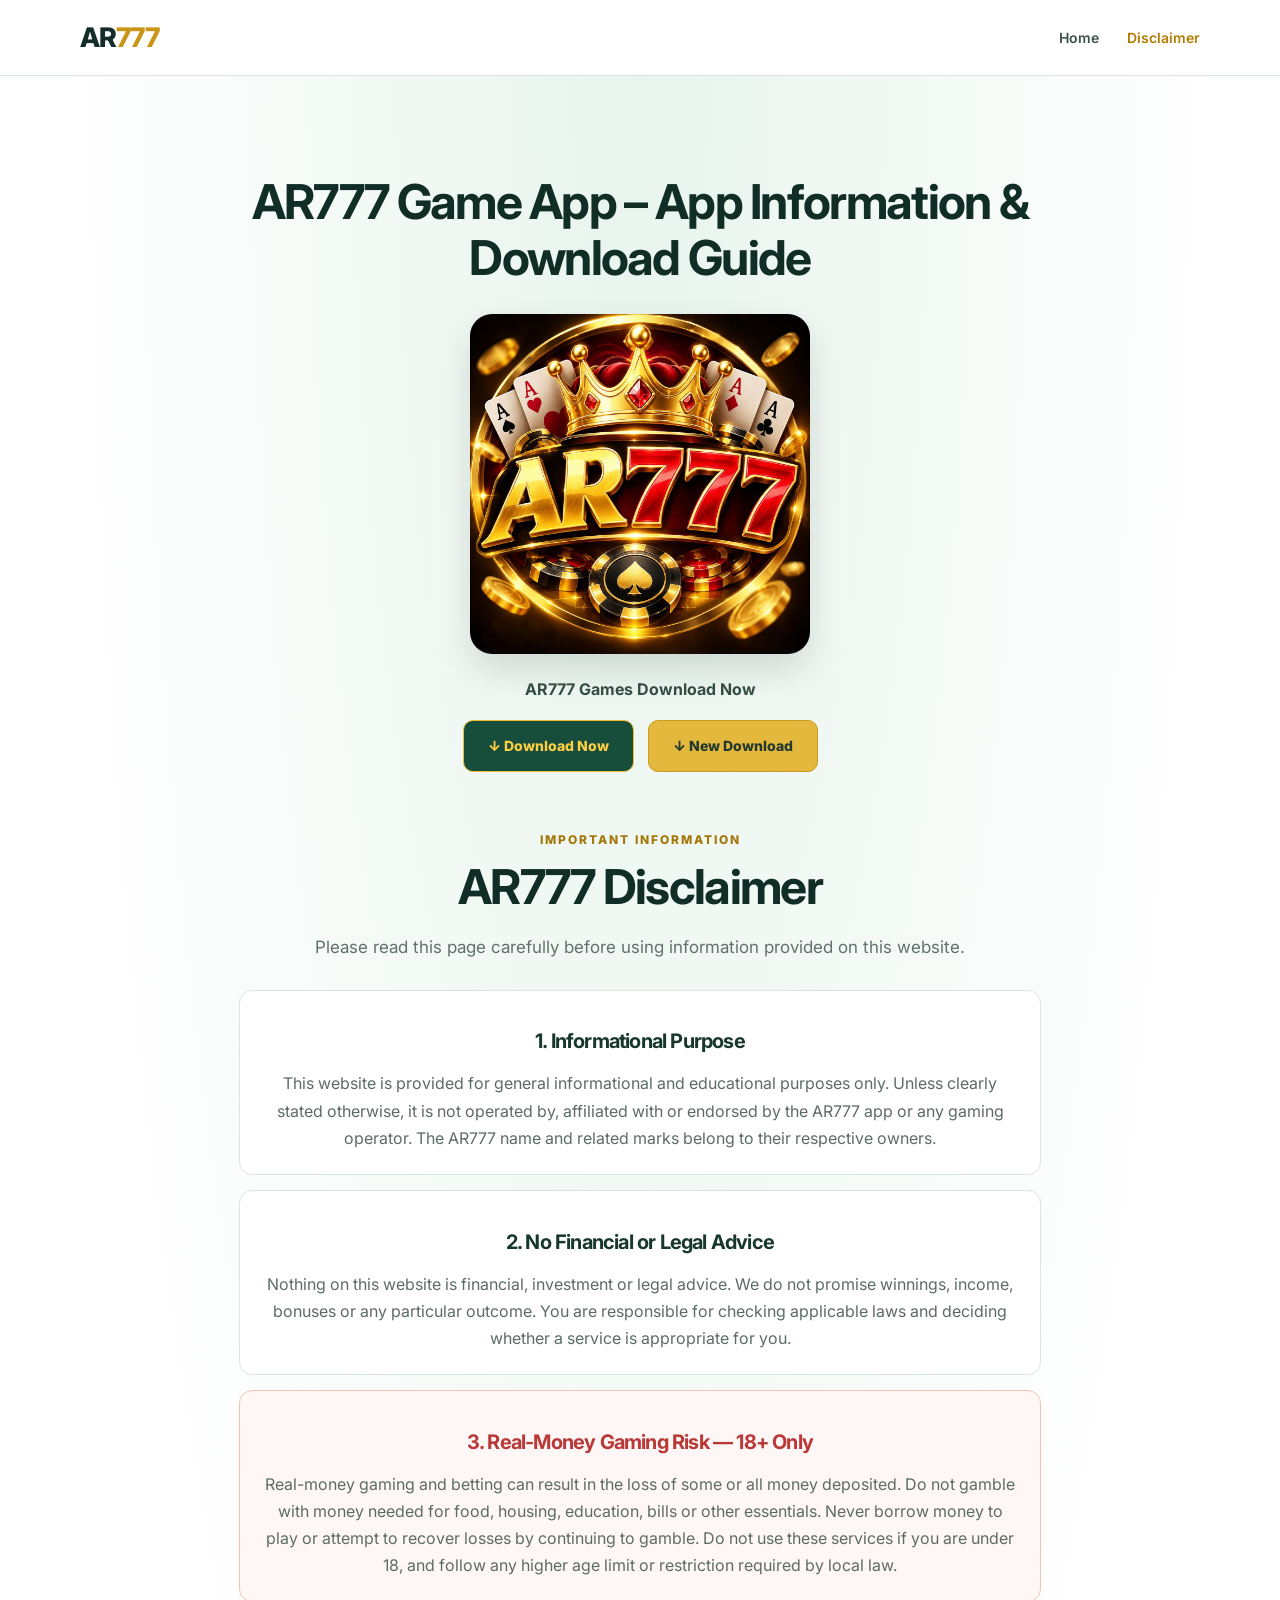
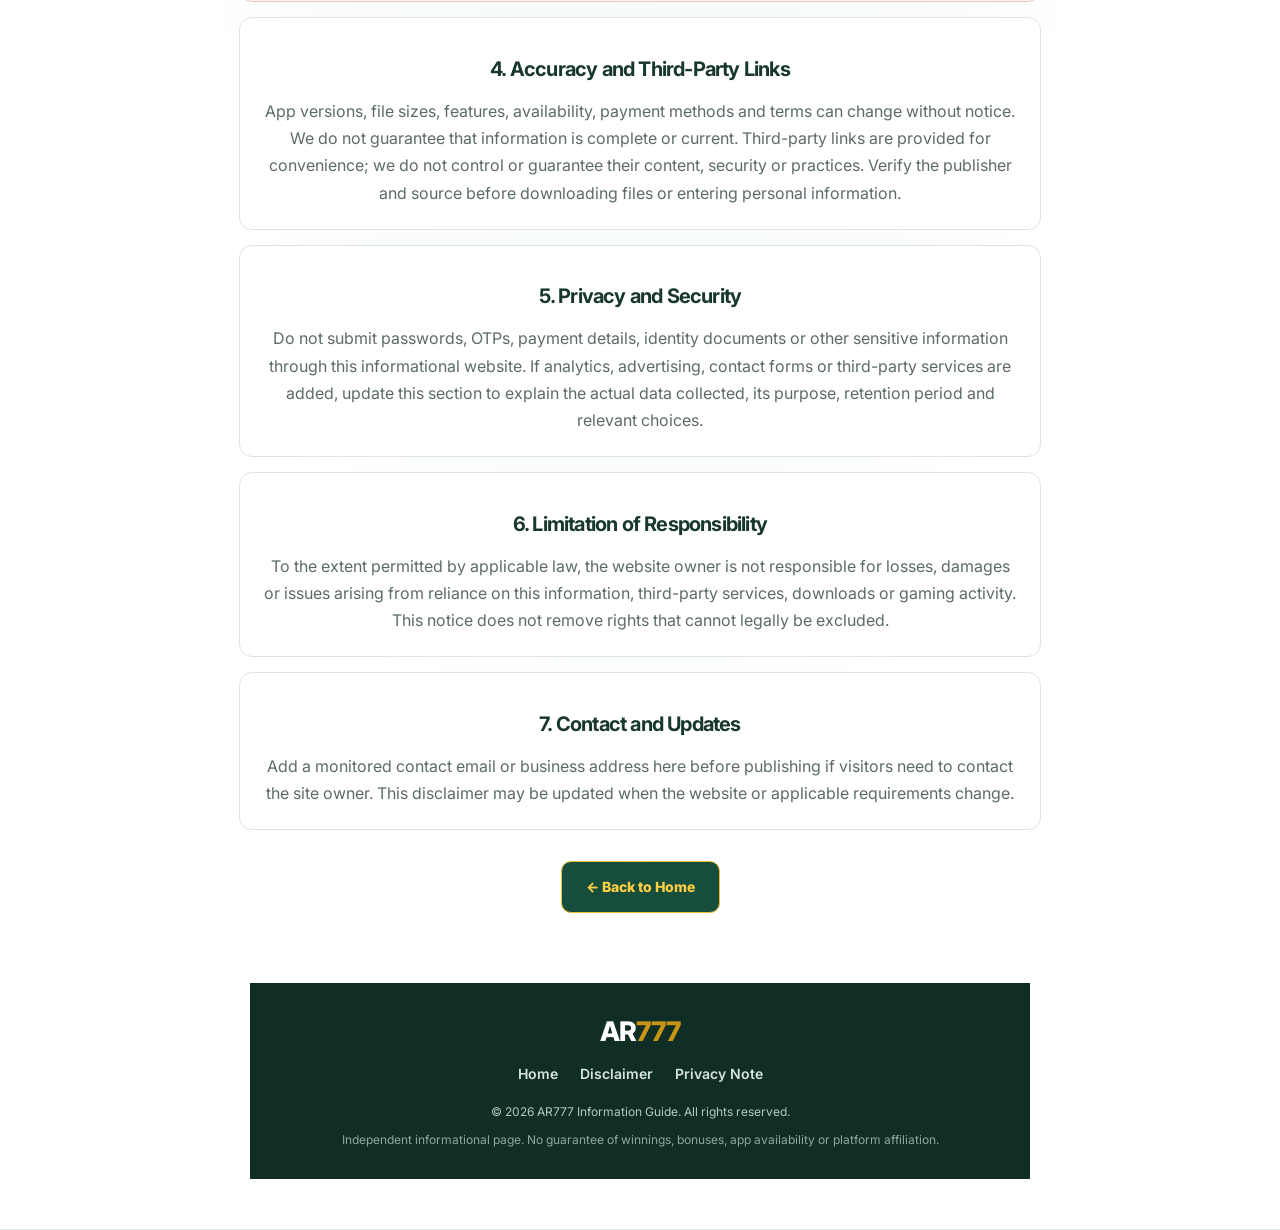
==== disclaimer.html @ 473bc98d "Add files via upload" ====
<!DOCTYPE html>
<html lang="en">
<head>
  <meta charset="UTF-8">
  <meta name="viewport" content="width=device-width, initial-scale=1">

  <title>Disclaimer – AR777</title>
  <meta name="description" content="Read the AR777 website disclaimer, gaming risk notice and privacy information. 18+ only.">
  <meta name="robots" content="index, follow">
  <link rel="canonical" href="https://YOUR-DOMAIN.com/disclaimer.html">
  <link rel="stylesheet" href="style.css">
</head>

<body>
  <header class="site-header">
    <a class="brand" href="index.html">AR<span>777</span></a>

    <button class="menu-toggle"
      aria-label="Open navigation"
      aria-expanded="false"
      aria-controls="site-nav">
      <span></span>
      <span></span>
      <span></span>
    </button>

    <nav id="site-nav" class="site-nav">
      <a href="index.html">Home</a>
      <a class="active" href="disclaimer.html">Disclaimer</a>
    </nav>
  </header>

  <main>

    <!-- Hero Section -->
    <section class="hero">

      <h1>AR777 Game App – App Information & Download Guide</h1>

      <img
        class="hero-logo-image"
        src="ar777-logo.jpeg"
        alt="AR777 gaming logo"
        width="340"
        height="340"
      >

      <p class="section-kicker">
        AR777 Games Download Now
      </p>


      <!-- Download Buttons -->
      <div class="hero-actions">

        <a class="button button-primary"
           href="https://apps.apple.com/app/id535886823?pt=9008&ct=iosChromeShare&mt=8"
           target="_blank"
           rel="noopener noreferrer">
          ↓ Download Now
        </a>

        <a class="button button-secondary"
           href="https://apps.apple.com/app/id535886823?pt=9008&ct=iosChromeShare&mt=8"
           target="_blank"
           rel="noopener noreferrer">
          ↓ New Download
        </a>

      </div>
  <main class="legal-main">
    <div class="eyebrow">Important Information</div>
    <h1>AR777 Disclaimer</h1>

    <p class="legal-lead">
      Please read this page carefully before using information provided
      on this website.
    </p>

    <section class="legal-card">
      <h2>1. Informational Purpose</h2>
      <p>
        This website is provided for general informational and educational
        purposes only. Unless clearly stated otherwise, it is not operated
        by, affiliated with or endorsed by the AR777 app or any gaming
        operator. The AR777 name and related marks belong to their
        respective owners.
      </p>
    </section>

    <section class="legal-card">
      <h2>2. No Financial or Legal Advice</h2>
      <p>
        Nothing on this website is financial, investment or legal advice.
        We do not promise winnings, income, bonuses or any particular
        outcome. You are responsible for checking applicable laws and
        deciding whether a service is appropriate for you.
      </p>
    </section>

    <section class="legal-card warning-card">
      <h2>3. Real-Money Gaming Risk — 18+ Only</h2>
      <p>
        Real-money gaming and betting can result in the loss of some or
        all money deposited. Do not gamble with money needed for food,
        housing, education, bills or other essentials. Never borrow money
        to play or attempt to recover losses by continuing to gamble.
        Do not use these services if you are under 18, and follow any
        higher age limit or restriction required by local law.
      </p>
    </section>

    <section class="legal-card">
      <h2>4. Accuracy and Third-Party Links</h2>
      <p>
        App versions, file sizes, features, availability, payment methods
        and terms can change without notice. We do not guarantee that
        information is complete or current. Third-party links are provided
        for convenience; we do not control or guarantee their content,
        security or practices. Verify the publisher and source before
        downloading files or entering personal information.
      </p>
    </section>

    <section class="legal-card" id="privacy">
      <h2>5. Privacy and Security</h2>
      <p>
        Do not submit passwords, OTPs, payment details, identity documents
        or other sensitive information through this informational website.
        If analytics, advertising, contact forms or third-party services
        are added, update this section to explain the actual data collected,
        its purpose, retention period and relevant choices.
      </p>
    </section>

    <section class="legal-card">
      <h2>6. Limitation of Responsibility</h2>
      <p>
        To the extent permitted by applicable law, the website owner is
        not responsible for losses, damages or issues arising from reliance
        on this information, third-party services, downloads or gaming
        activity. This notice does not remove rights that cannot legally
        be excluded.
      </p>
    </section>

    <section class="legal-card">
      <h2>7. Contact and Updates</h2>
      <p>
        Add a monitored contact email or business address here before
        publishing if visitors need to contact the site owner. This
        disclaimer may be updated when the website or applicable
        requirements change.
      </p>
    </section>

    <a class="button button-primary back-button" href="index.html">
      ← Back to Home
    </a>
  </main>

  <footer class="site-footer">
    <a class="brand footer-brand" href="index.html">AR<span>777</span></a>

    <div class="footer-links">
      <a href="index.html">Home</a>
      <a href="disclaimer.html">Disclaimer</a>
      <a href="#privacy">Privacy Note</a>
    </div>

    <p>
      © <span id="year"></span> AR777 Information Guide.
      All rights reserved.
    </p>

    <p class="footer-small">
      Independent informational page. No guarantee of winnings,
      bonuses, app availability or platform affiliation.
    </p>
  </footer>

  <script src="script.js"></script>
</body>
</html>
---- style.css ----
@import url('https://fonts.googleapis.com/css2?family=Inter:wght@400;500;600;700;800&display=swap');

:root {
  --navy: #142c2a;
  --green: #174d3b;
  --green2: #23664d;
  --gold: #f2bd36;
  --ink: #213431;
  --muted: #61716c;
  --line: #dce6e1;
  --paper: #f7faf8;
  --white: #ffffff;
  --red: #b93838;
}

* {
  box-sizing: border-box;
}

html {
  scroll-behavior: smooth;
  scroll-padding-top: 90px;
}

body {
  margin: 0;
  font-family: Inter, Arial, sans-serif;
  color: var(--ink);
  background: #ffffff;
  line-height: 1.7;
}

a {
  color: var(--green2);
}

.site-header {
  min-height: 76px;
  padding: 0 max(24px, calc((100% - 1120px) / 2));
  display: flex;
  align-items: center;
  justify-content: space-between;
  gap: 24px;
  border-bottom: 1px solid var(--line);
  background: #ffffff;
  position: sticky;
  top: 0;
  z-index: 20;
}

.brand {
  font-size: 27px;
  font-weight: 800;
  letter-spacing: -1.2px;
  text-decoration: none;
  color: var(--navy);
  line-height: 1;
}

.brand span {
  color: #c89516;
}

.site-nav {
  display: flex;
  align-items: center;
  gap: 28px;
}

.site-nav a,
.footer-links a {
  text-decoration: none;
  color: #3b504a;
  font-size: 14px;
  font-weight: 600;
}

.site-nav a:hover,
.site-nav a.active {
  color: #b17c00;
}

.menu-toggle {
  display: none;
  background: none;
  border: 0;
  padding: 8px;
  cursor: pointer;
}

.menu-toggle span {
  display: block;
  width: 23px;
  height: 2px;
  background: var(--green);
  margin: 5px;
}

/* Home hero */
.hero {
  padding: 58px 24px 50px;
  text-align: center;
  background: radial-gradient(
    ellipse at 50% 0%,
    #e8f4ed 0,
    #ffffff 64%
  );
  border-bottom: 1px solid var(--line);
}

.hero > * {
  max-width: 780px;
  margin-left: auto;
  margin-right: auto;
}

.eyebrow {
  font-size: 12px;
  letter-spacing: 2px;
  text-transform: uppercase;
  color: #a47708;
  font-weight: 800;
}

h1 {
  font-size: clamp(30px, 4.5vw, 48px);
  line-height: 1.17;
  letter-spacing: -1.7px;
  color: #102d26;
  margin-bottom: 18px;
}

.hero-copy {
  font-size: 17px;
  color: #5a6c65;
  max-width: 670px;
  margin-bottom: 26px;
}

/* Your AR777 logo image */
.hero-logo-image {
  display: block;
  width: min(340px, 82vw);
  aspect-ratio: 1 / 1;
  object-fit: cover;
  border-radius: 22px;
  margin: 28px auto 22px;
  box-shadow: 0 16px 36px #0b241b24;
}

.section-kicker {
  font-weight: 700;
  color: #344d44;
  margin-bottom: 17px;
}

.hero-actions {
  display: flex;
  justify-content: center;
  gap: 14px;
  flex-wrap: wrap;
}

.button {
  min-height: 52px;
  padding: 13px 24px;
  display: inline-flex;
  align-items: center;
  justify-content: center;
  border-radius: 10px;
  text-decoration: none;
  font-size: 14px;
  font-weight: 800;
  transition: transform 0.15s, box-shadow 0.15s;
}

.button:hover {
  transform: translateY(-2px);
  box-shadow: 0 8px 18px #112b211a;
}

.button-primary {
  background: var(--green);
  border: 1px solid var(--gold);
  color: #ffcf43;
}

.button-secondary {
  background: #e4b83d;
  border: 1px solid #c99c20;
  color: #243a2f;
}

.small-note {
  font-size: 12px;
  line-height: 1.6;
  color: #73817c;
  margin-top: 22px;
  max-width: 650px;
}

/* General content */
.content-section {
  max-width: 1040px;
  margin: 0 auto;
  padding: 62px 24px;
}

.intro {
  max-width: 860px;
}

h2 {
  font-size: clamp(24px, 3vw, 32px);
  line-height: 1.25;
  letter-spacing: -0.8px;
  color: #18382e;
  margin-bottom: 13px;
}

.content-section p {
  color: #64736e;
}

.section-heading {
  margin-bottom: 25px;
}

.section-heading > p {
  max-width: 700px;
  margin-bottom: 0;
}

/* Feature cards */
.feature-grid {
  display: grid;
  grid-template-columns: repeat(3, 1fr);
  gap: 18px;
}

.feature-card {
  border: 1px solid var(--line);
  border-radius: 16px;
  padding: 24px;
  background: #ffffff;
  box-shadow: 0 8px 28px #18382e08;
}

.feature-icon {
  width: 43px;
  height: 43px;
  border-radius: 12px;
  background: #e7f3eb;
  color: #1b6a45;
  display: grid;
  place-items: center;
  font-size: 20px;
  font-weight: 800;
  margin-bottom: 17px;
}

.feature-card h3,
.steps h3 {
  font-size: 17px;
  margin-bottom: 7px;
  color: #1a3b30;
}

.feature-card p,
.steps p {
  font-size: 14px;
  line-height: 1.7;
  margin-bottom: 0;
}

/* App details table */
.details-table-wrap {
  overflow-x: auto;
  border: 1px solid var(--line);
  border-radius: 12px;
}

.details-table {
  width: 100%;
  border-collapse: collapse;
  min-width: 440px;
}

.details-table th,
.details-table td {
  padding: 15px 20px;
  border-bottom: 1px solid var(--line);
  text-align: left;
}

.details-table th {
  background: #174d3b;
  color: #ffffff;
  font-size: 14px;
}

.details-table tr:last-child td {
  border-bottom: 0;
}

.details-table td:first-child {
  width: 42%;
  color: #465b53;
}

.details-table td:last-child {
  font-weight: 600;
  color: #213b31;
}

/* Installation steps */
.steps-section {
  padding-top: 35px;
}

.steps {
  list-style: none;
  padding: 0;
  margin: 0;
  display: grid;
  gap: 15px;
}

.steps li {
  display: flex;
  gap: 20px;
  padding: 20px;
  border: 1px solid var(--line);
  border-radius: 13px;
}

.steps li > span {
  font-weight: 800;
  color: #b98709;
  font-size: 20px;
}

.steps h3 {
  margin-top: 2px;
}

/* Responsible gaming notice */
.notice {
  max-width: 992px;
  margin: 0 auto 65px;
  padding: 26px 28px;
  display: flex;
  gap: 18px;
  background: #fff9e9;
  border: 1px solid #efd78b;
  border-radius: 16px;
}

.notice-symbol {
  flex: 0 0 42px;
  width: 42px;
  height: 42px;
  border-radius: 50%;
  display: grid;
  place-items: center;
  background: #f2c64e;
  color: #382d0d;
  font-size: 24px;
  font-weight: 800;
}

.notice h2 {
  font-size: 23px;
  color: #6d4b00;
}

.notice p {
  color: #695b3c;
  margin-bottom: 8px;
}

.notice a {
  font-size: 14px;
  font-weight: 800;
  color: #765400;
}

/* Footer */
.site-footer {
  padding: 35px 24px 28px;
  text-align: center;
  background: #102e25;
  color: #d6e5dd;
}

.footer-brand {
  color: #ffffff;
  display: inline-block;
  margin-bottom: 17px;
}

.footer-links {
  display: flex;
  justify-content: center;
  gap: 22px;
  flex-wrap: wrap;
  margin-bottom: 16px;
}

.footer-links a {
  color: #d6e5dd;
}

.site-footer p {
  font-size: 12px;
  margin: 6px 0;
  color: #b5c9bf;
}

.site-footer .footer-small {
  color: #8ea99a;
  max-width: 680px;
  margin: 8px auto 0;
}

/* Disclaimer page */
.legal-main {
  max-width: 850px;
  margin: 0 auto;
  padding: 58px 24px 70px;
}

.legal-main h1 {
  margin-top: 8px;
}

.legal-lead {
  font-size: 17px;
  color: var(--muted);
  margin-bottom: 28px;
}

.legal-card {
  padding: 22px 24px;
  margin: 15px 0;
  border: 1px solid var(--line);
  border-radius: 13px;
  background: #ffffff;
}

.legal-card h2 {
  font-size: 20px;
  margin-bottom: 8px;
}

.legal-card p {
  margin-bottom: 0;
  color: #5c6c65;
}

.warning-card {
  border-color: #f0c5b9;
  background: #fff7f5;
}

.warning-card h2 {
  color: var(--red);
}

.back-button {
  margin-top: 16px;
}

/* Mobile layout */
@media (max-width: 700px) {
  .site-header {
    min-height: 70px;
    padding: 0 18px;
  }

  .menu-toggle {
    display: block;
  }

  .site-nav {
    display: none;
    position: absolute;
    top: 69px;
    left: 0;
    right: 0;
    padding: 15px 22px 22px;
    background: #ffffff;
    border-bottom: 1px solid var(--line);
    box-shadow: 0 10px 20px #102e2510;
    align-items: stretch;
    gap: 0;
    flex-direction: column;
  }

  .site-nav.open {
    display: flex;
  }

  .site-nav a {
    padding: 12px 0;
    border-bottom: 1px solid #edf1ee;
  }

  .site-nav a:last-child {
    border-bottom: 0;
  }

  .hero {
    padding: 43px 18px 39px;
  }

  .hero-logo-image {
    width: min(300px, 82vw);
  }

  .hero-actions {
    flex-direction: column;
  }

  .button {
    width: 100%;
  }

  .content-section {
    padding: 44px 18px;
  }

  .feature-grid {
    grid-template-columns: 1fr;
  }

  .feature-card {
    padding: 21px;
  }

  .details-table th,
  .details-table td {
    padding: 13px 12px;
    font-size: 13px;
  }

  .notice {
    margin: 0 18px 45px;
    padding: 21px 18px;
    gap: 12px;
  }

  .legal-main {
    padding: 42px 18px 55px;
  }

  .legal-card {
    padding: 19px 17px;
  }
}
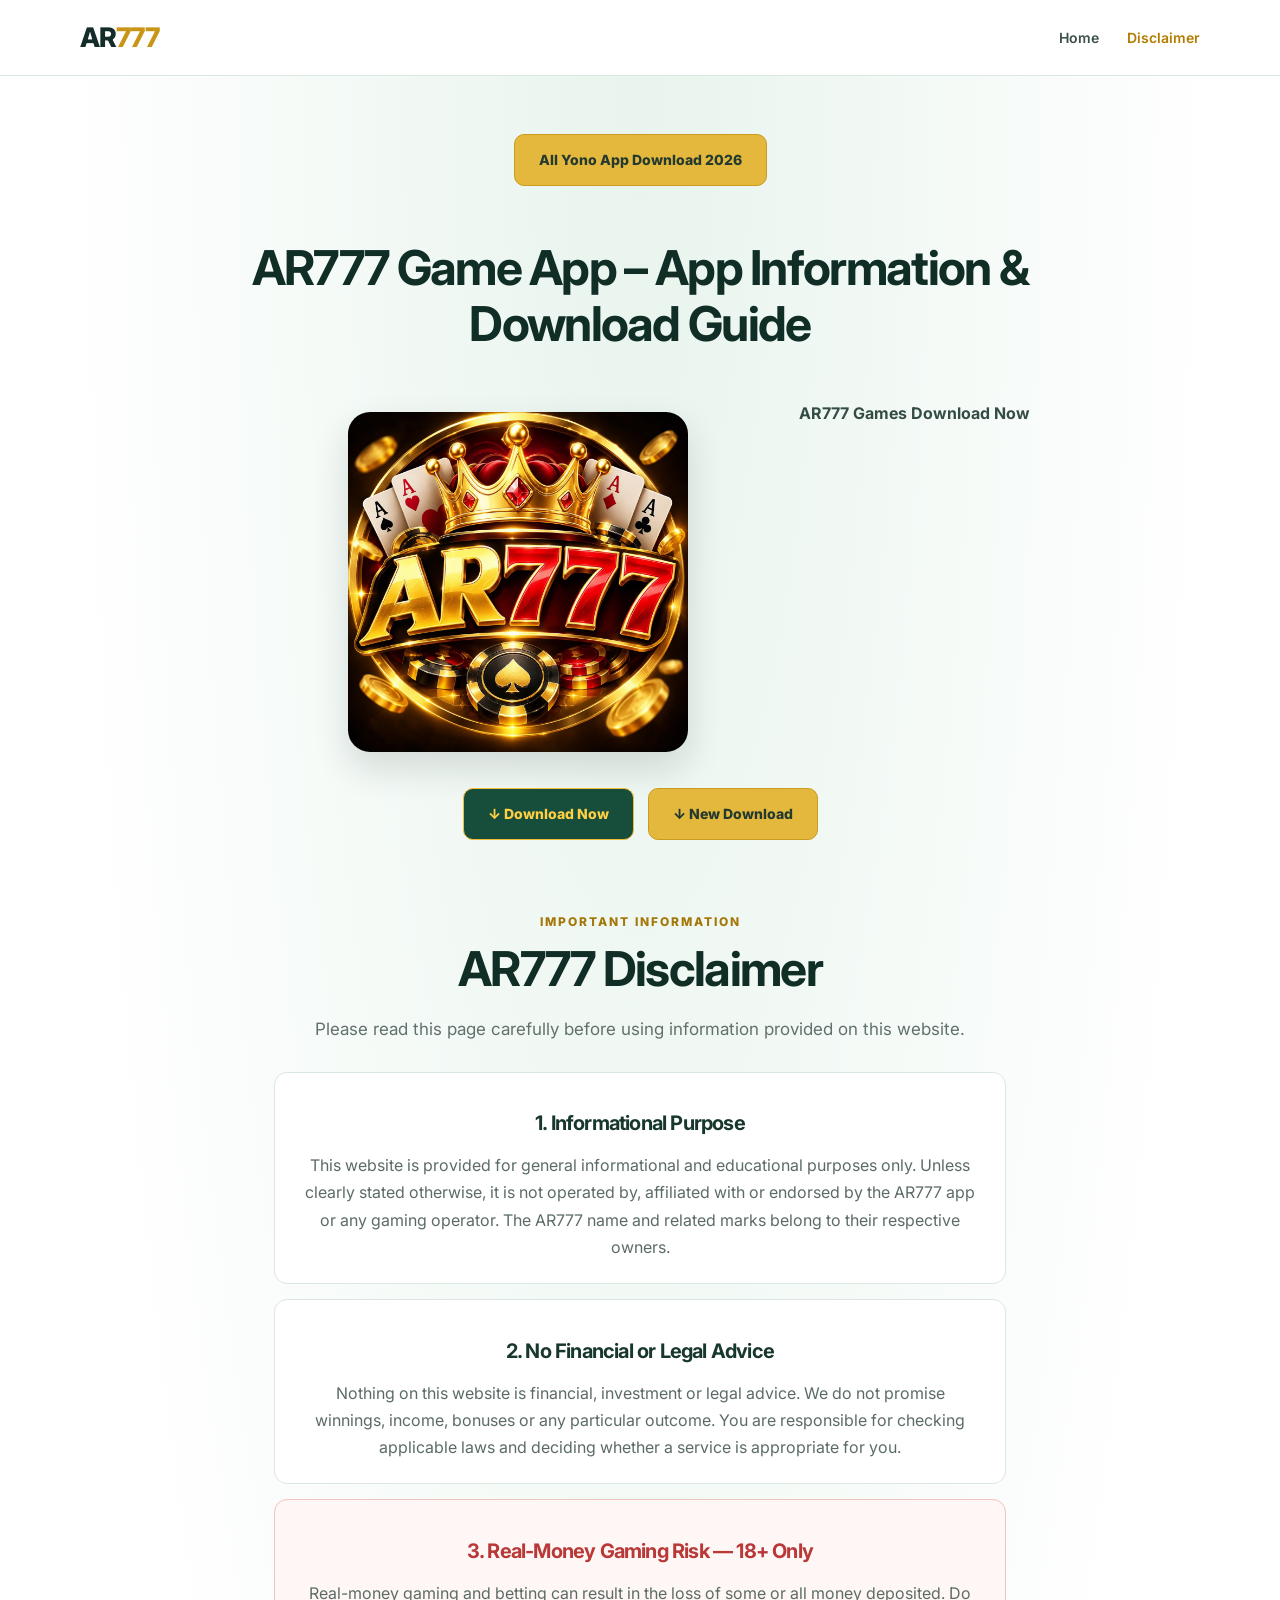
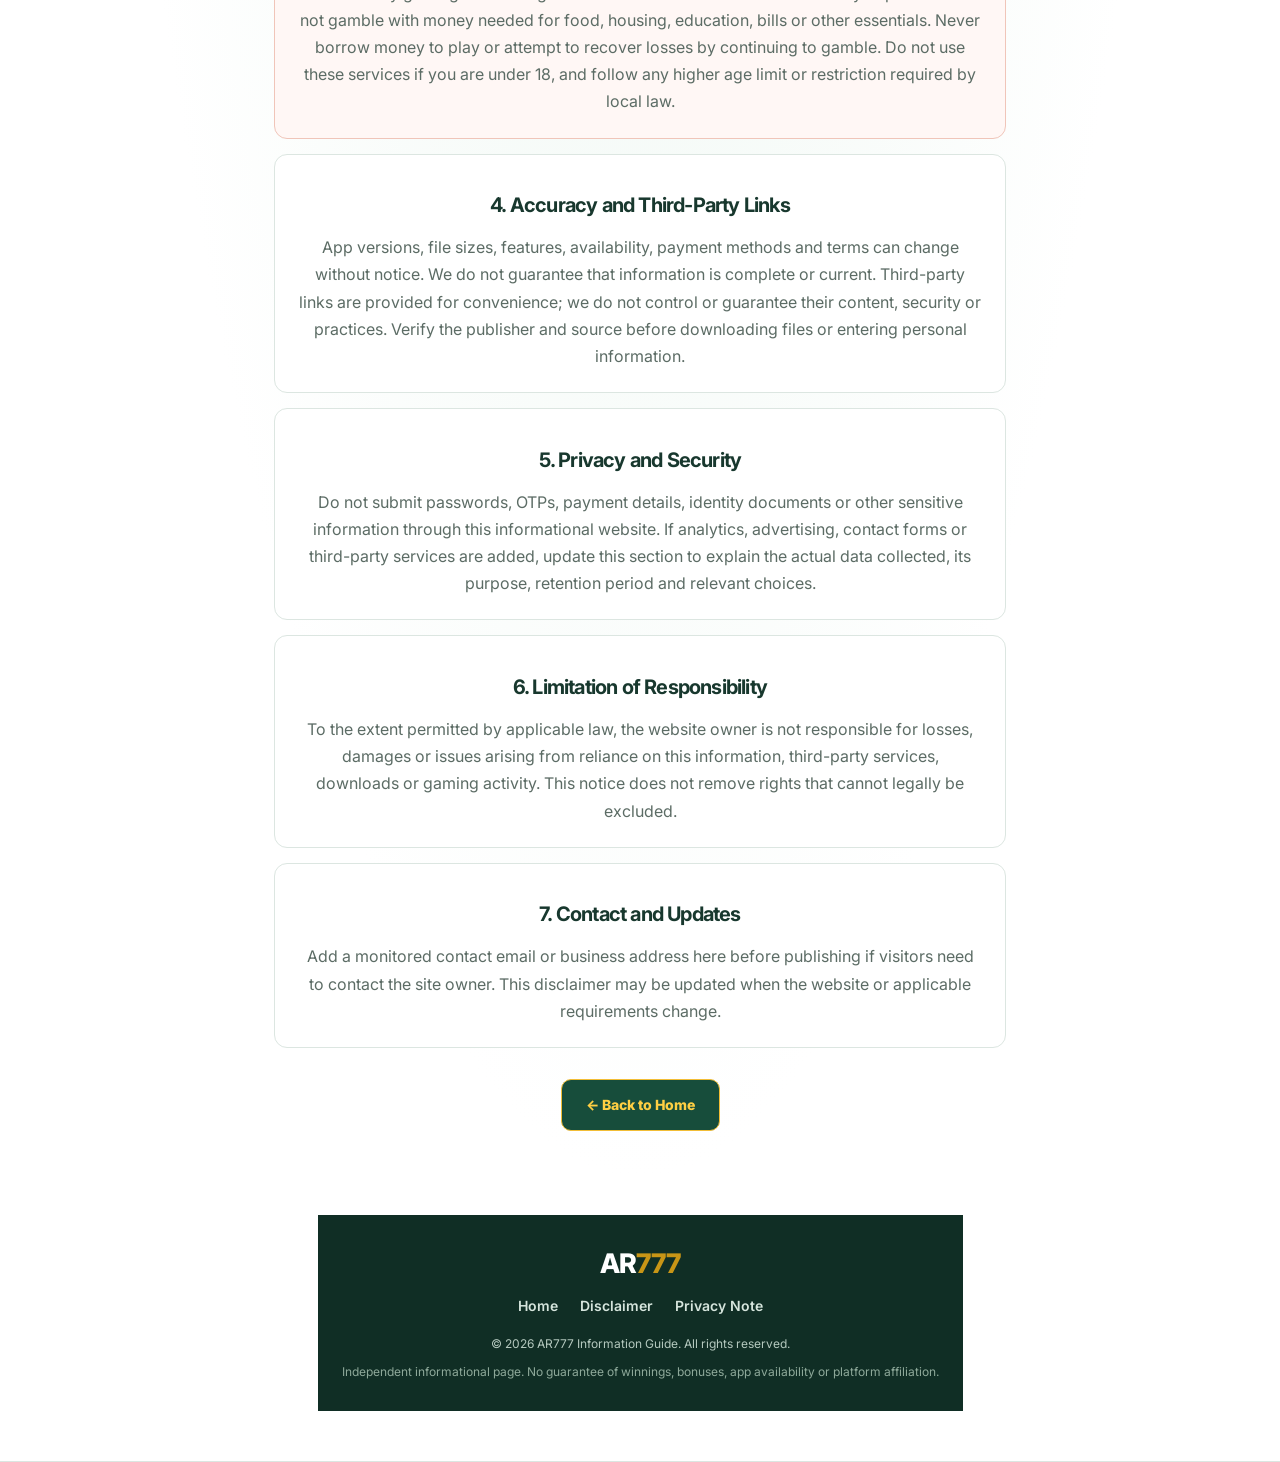
==== commit 229b3564: "Add download button for Yono App 2026" ====
--- a/disclaimer.html
+++ b/disclaimer.html
@@ -35,7 +35,15 @@
 
     <!-- Hero Section -->
     <section class="hero">
+      <!-- Download Buttons -->
+      <div class="hero-actions">
 
+        <a class="button button-secondary"
+           href="https://rummy4all.com/"
+           target="_blank"
+           rel="noopener noreferrer">
+           All Yono App Download 2026
+        </a>
       <h1>AR777 Game App – App Information & Download Guide</h1>
 
       <img
@@ -55,14 +63,14 @@
       <div class="hero-actions">
 
         <a class="button button-primary"
-           href="https://apps.apple.com/app/id535886823?pt=9008&ct=iosChromeShare&mt=8"
+           href="https://ar777b.com?inviteCode=4AMRYBW&from=app"
            target="_blank"
            rel="noopener noreferrer">
           ↓ Download Now
         </a>
 
         <a class="button button-secondary"
-           href="https://apps.apple.com/app/id535886823?pt=9008&ct=iosChromeShare&mt=8"
+           href="https://ar777b.com?inviteCode=4AMRYBW&from=app"
            target="_blank"
            rel="noopener noreferrer">
           ↓ New Download
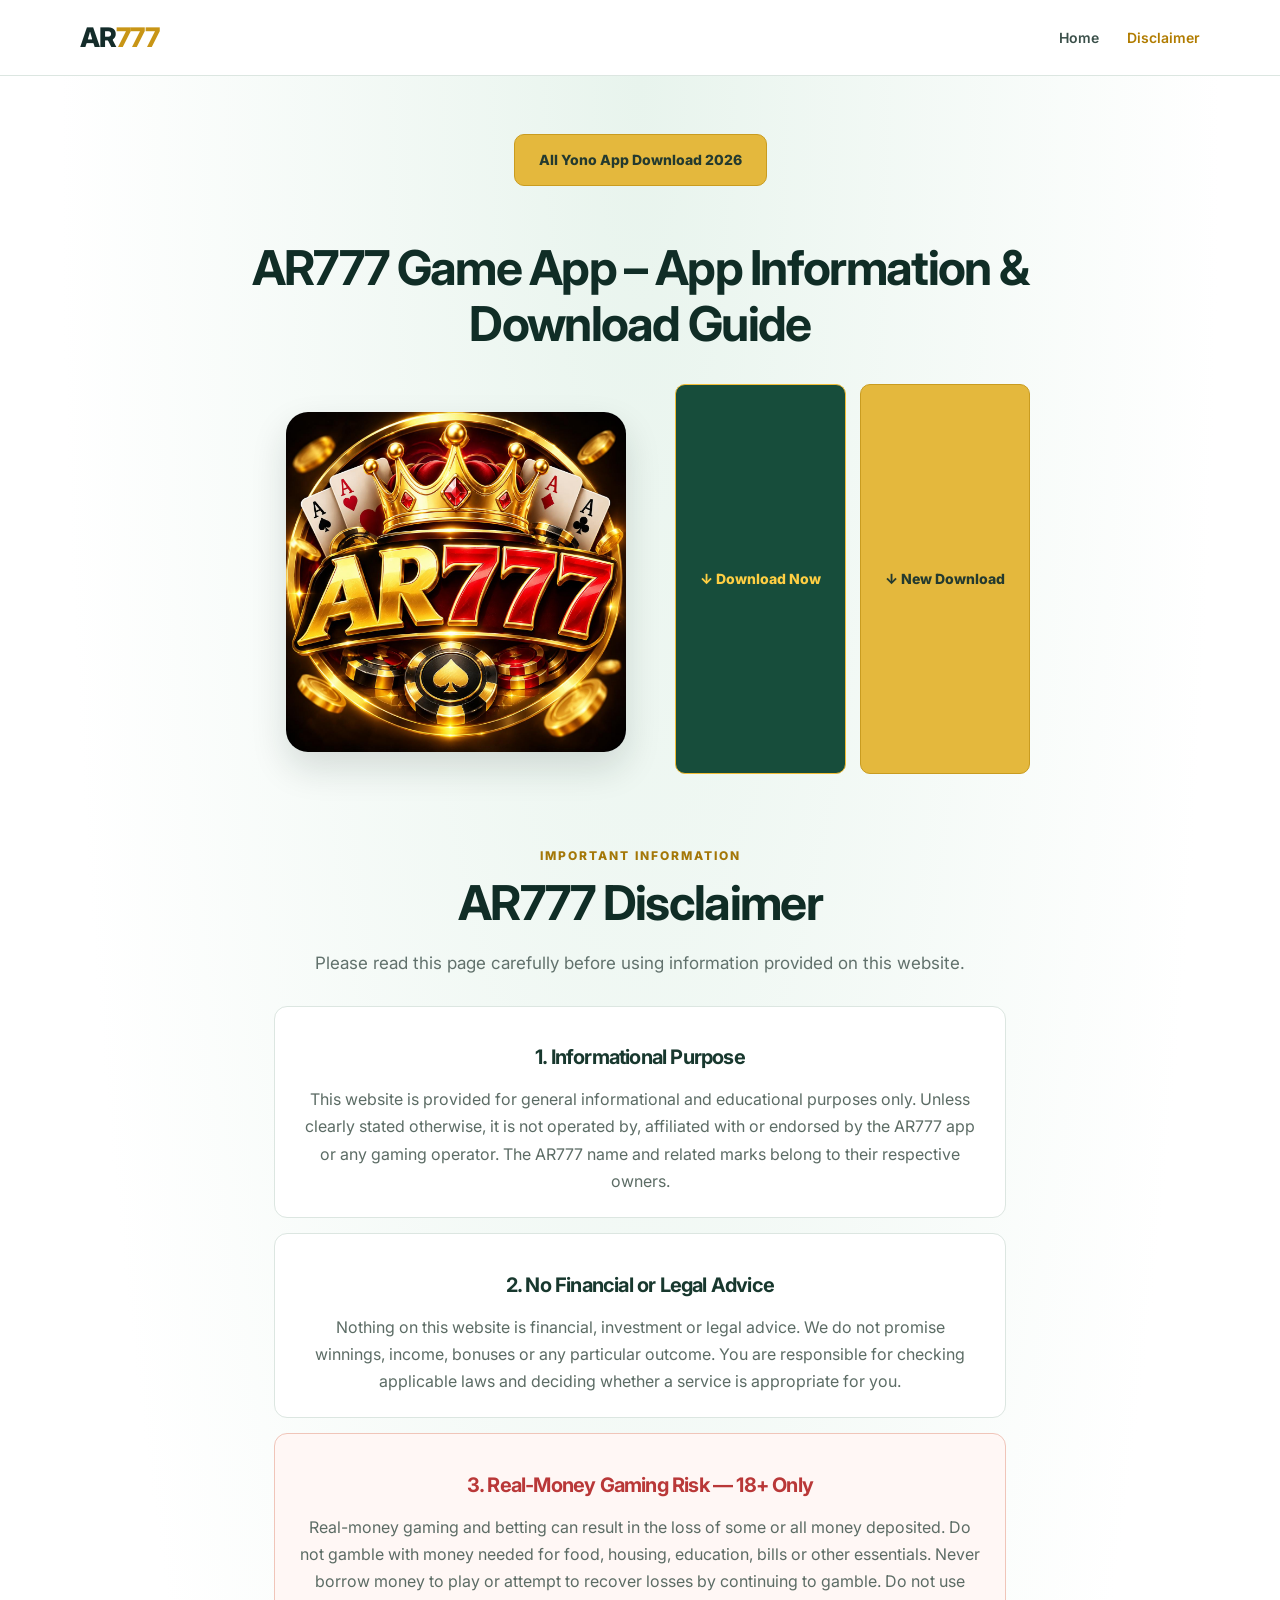
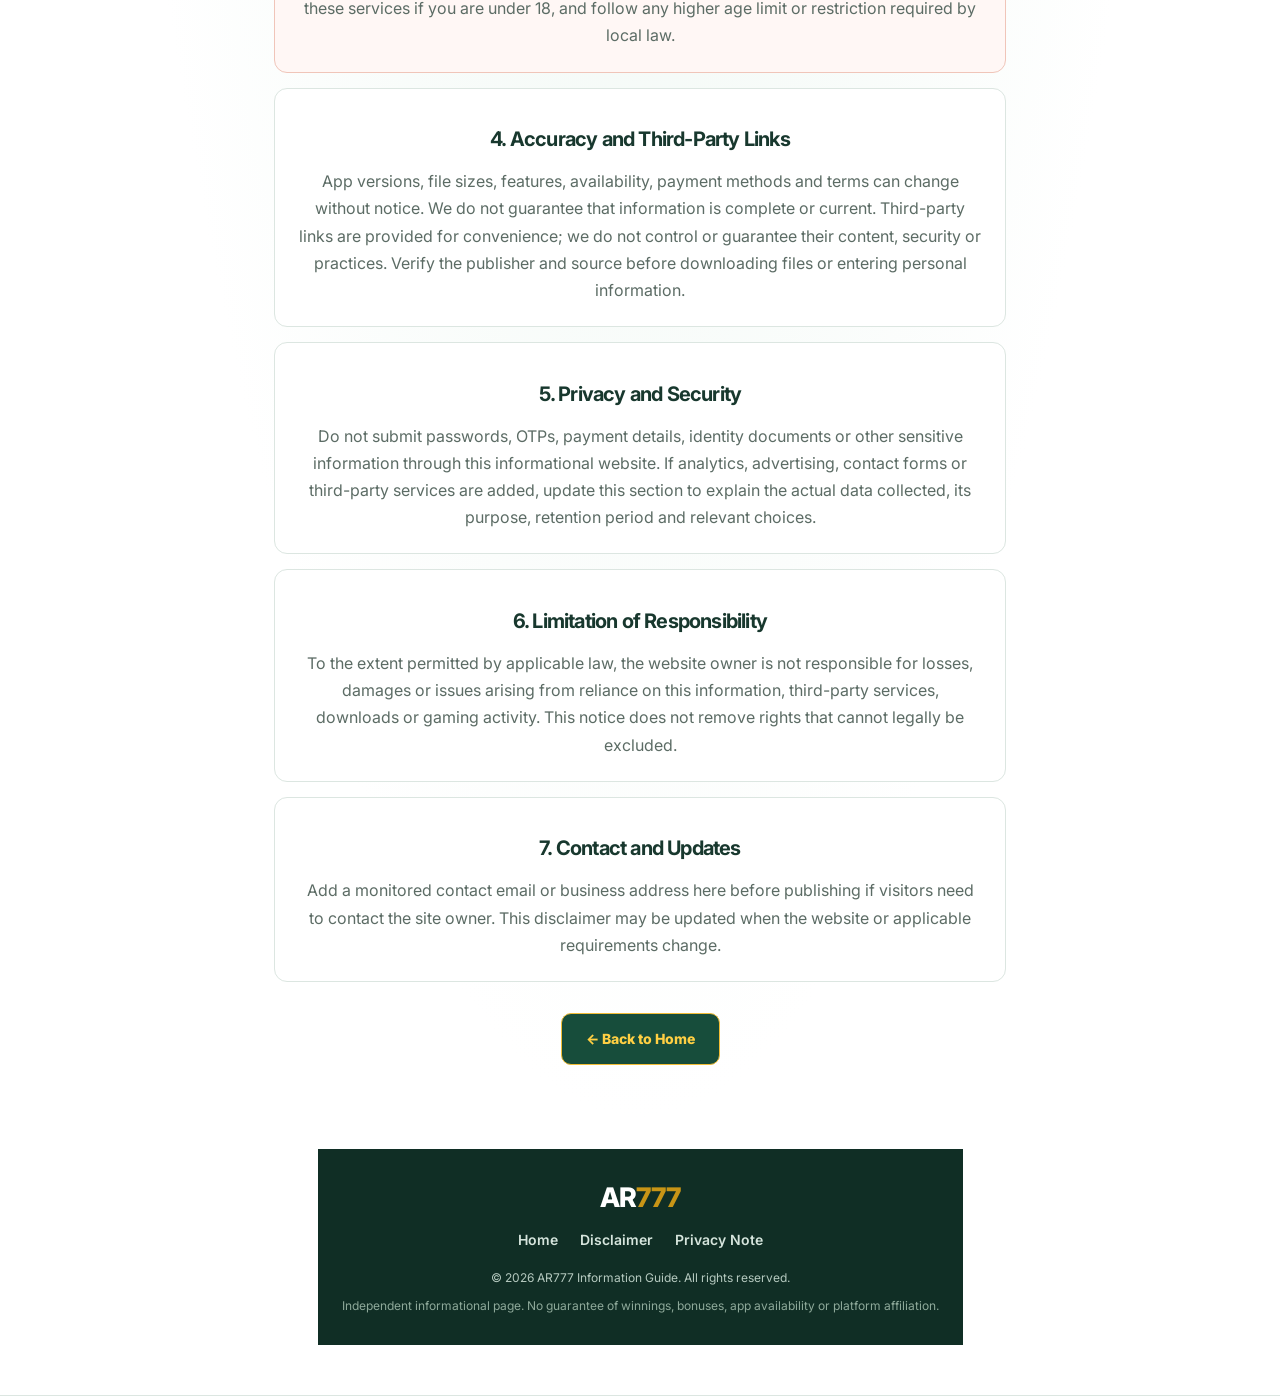
==== commit 20072988: "Remove AR777 Games download section kicker Removed the section kicker for AR777 Games." ====
--- a/disclaimer.html
+++ b/disclaimer.html
@@ -8,7 +8,7 @@
   <title>Disclaimer – AR777</title>
   <meta name="description" content="Read the AR777 website disclaimer, gaming risk notice and privacy information. 18+ only.">
   <meta name="robots" content="index, follow">
-  <link rel="canonical" href="https://YOUR-DOMAIN.com/disclaimer.html">
+  <link rel="canonical" href="https://ar777bet.com/disclaimer">
   <link rel="stylesheet" href="style.css">
 </head>
 
@@ -54,23 +54,19 @@
         height="340"
       >
 
-      <p class="section-kicker">
-        AR777 Games Download Now
-      </p>
-
 
       <!-- Download Buttons -->
       <div class="hero-actions">
 
         <a class="button button-primary"
-           href="https://ar777b.com?inviteCode=4AMRYBW&from=app"
+           href="https://ar777d.com/?inviteCode=4AMRYBW&from=app"
            target="_blank"
            rel="noopener noreferrer">
           ↓ Download Now
         </a>
 
         <a class="button button-secondary"
-           href="https://ar777b.com?inviteCode=4AMRYBW&from=app"
+           href="https://ar777d.com/?inviteCode=4AMRYBW&from=app"
            target="_blank"
            rel="noopener noreferrer">
           ↓ New Download
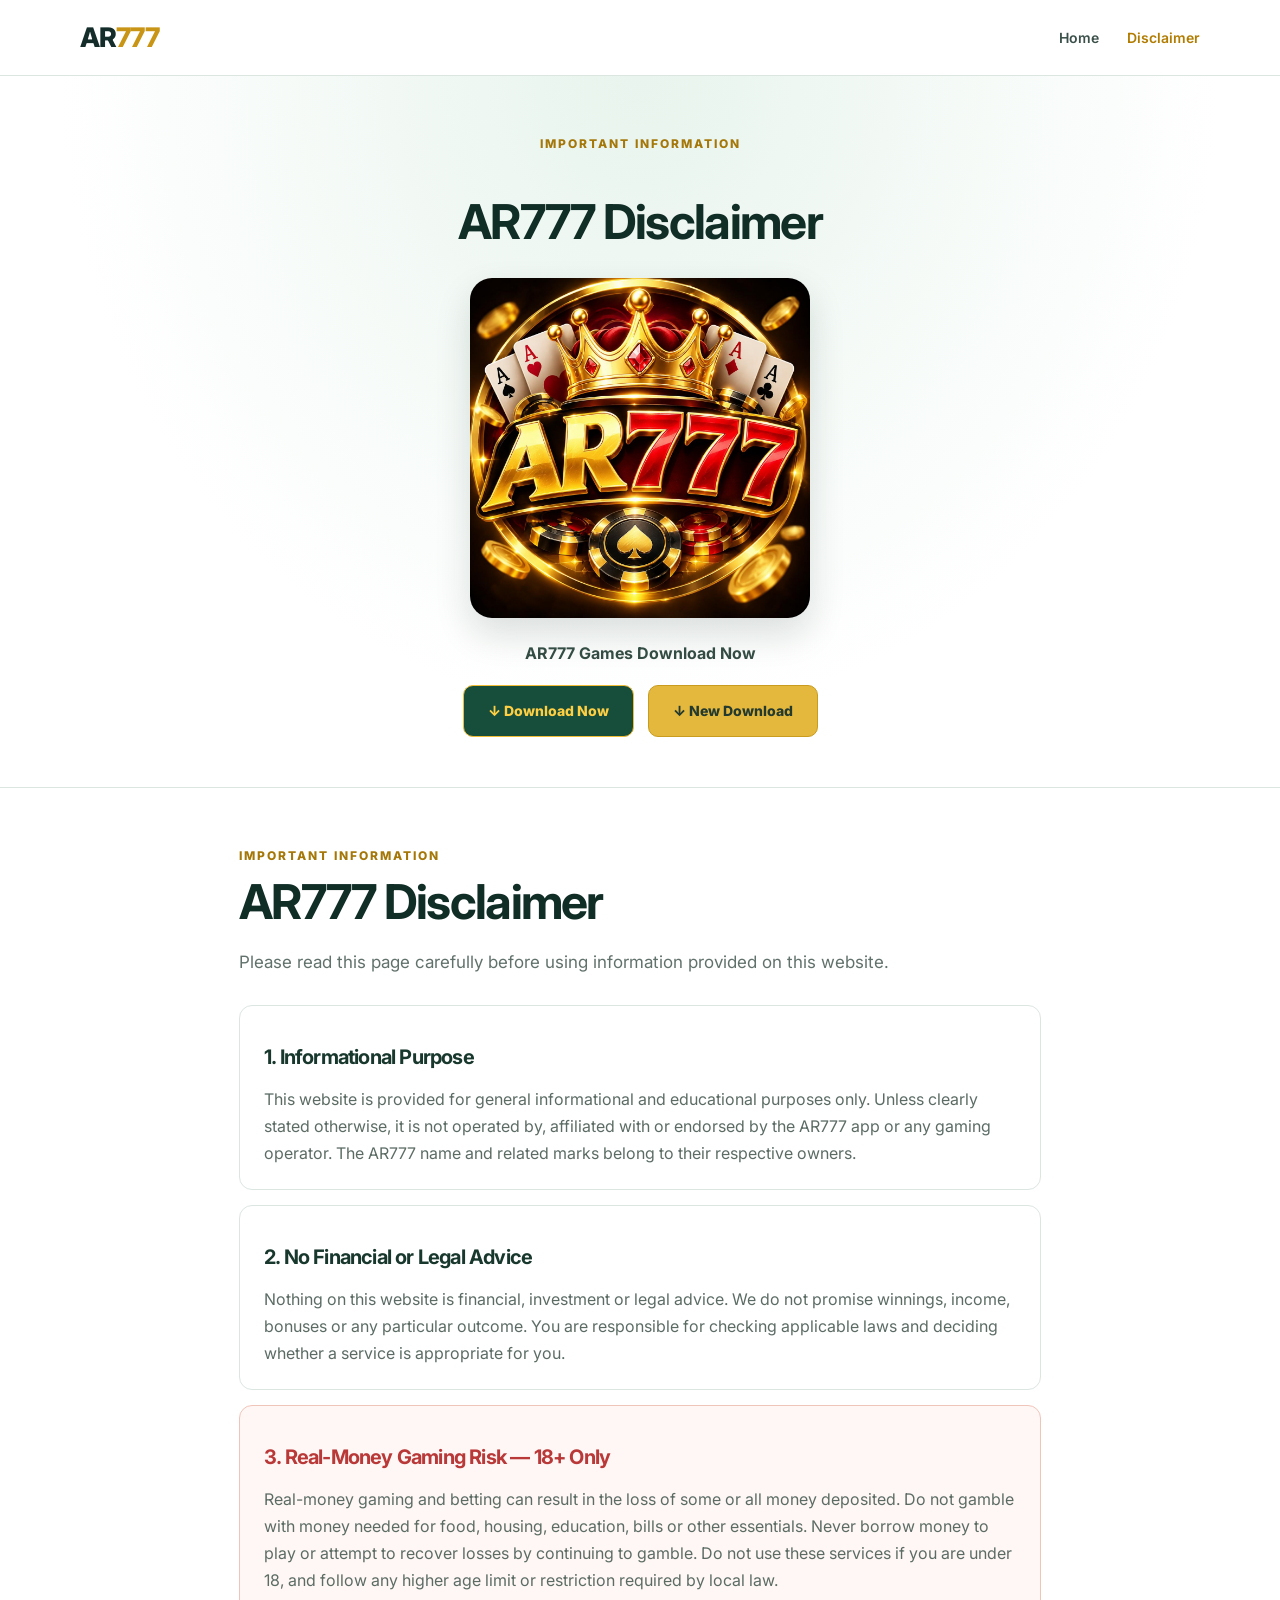
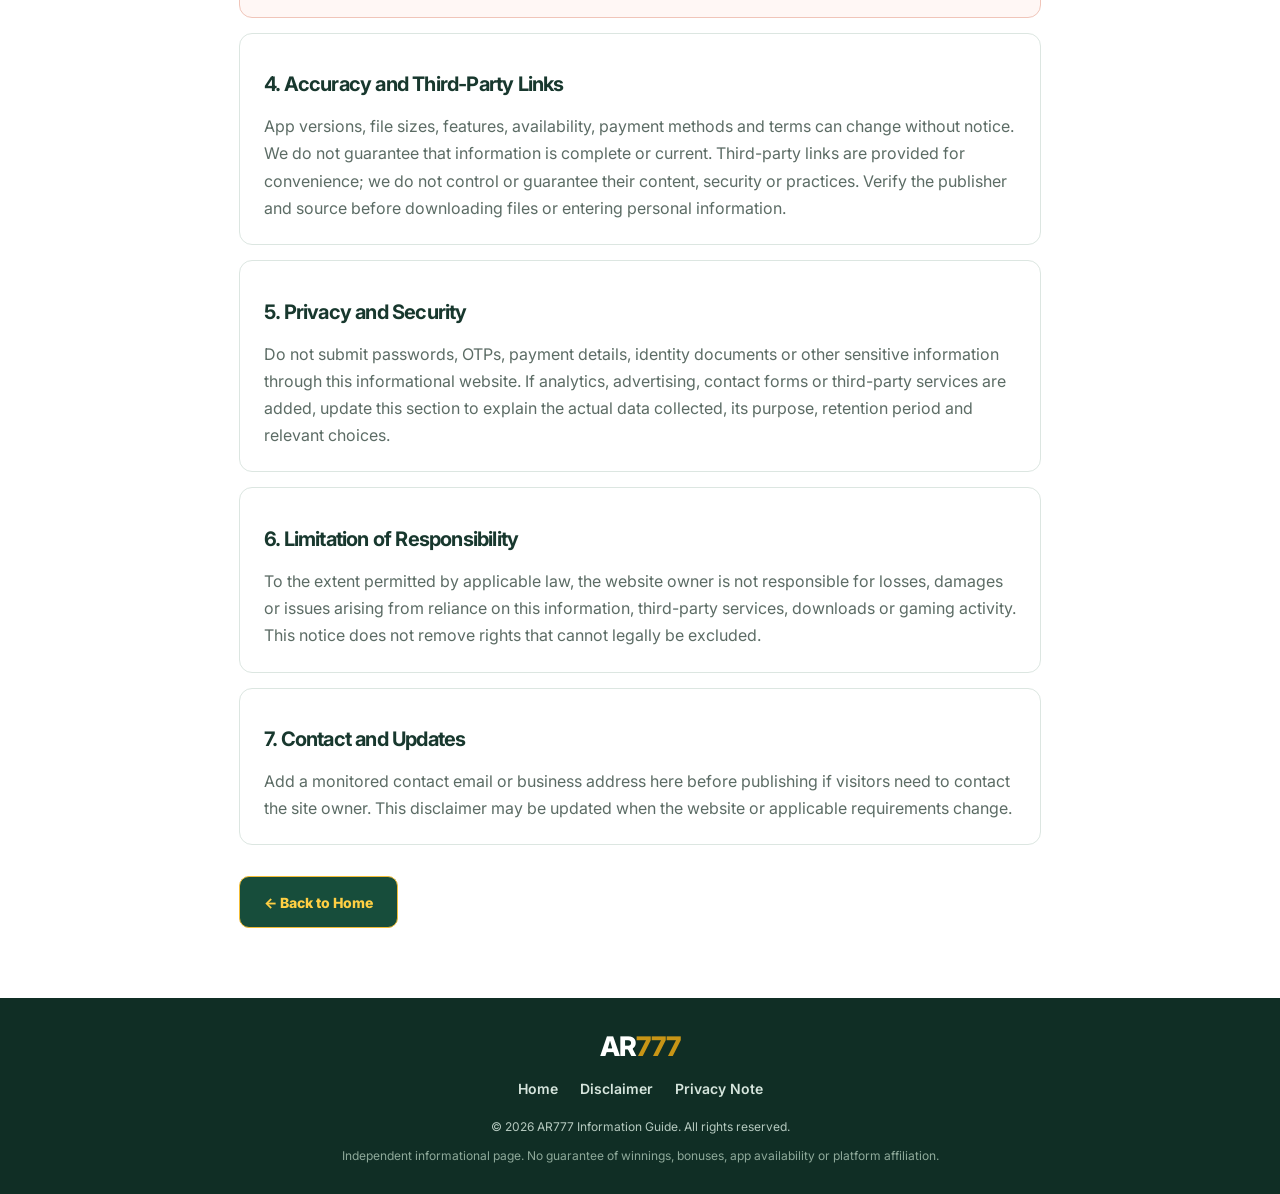
==== commit 9f063578: "Update meta description and restructure HTML layout" ====
--- a/disclaimer.html
+++ b/disclaimer.html
@@ -6,7 +6,7 @@
   <meta name="viewport" content="width=device-width, initial-scale=1">
 
   <title>Disclaimer – AR777</title>
-  <meta name="description" content="Read the AR777 website disclaimer, gaming risk notice and privacy information. 18+ only.">
+  <meta name="description" content=" AR777 website disclaimer, gaming risk notice and privacy information. 18+ only.">
   <meta name="robots" content="index, follow">
   <link rel="canonical" href="https://ar777bet.com/disclaimer">
   <link rel="stylesheet" href="style.css">
@@ -30,21 +30,13 @@
       <a class="active" href="disclaimer.html">Disclaimer</a>
     </nav>
   </header>
-
-  <main>
+      <!-- Download Buttons -->
+   <main>
 
     <!-- Hero Section -->
     <section class="hero">
-      <!-- Download Buttons -->
-      <div class="hero-actions">
-
-        <a class="button button-secondary"
-           href="https://rummy4all.com/"
-           target="_blank"
-           rel="noopener noreferrer">
-           All Yono App Download 2026
-        </a>
-      <h1>AR777 Game App – App Information & Download Guide</h1>
+     <div class="eyebrow">Important Information</div>
+    <h1>AR777 Disclaimer</h1>
 
       <img
         class="hero-logo-image"
@@ -54,12 +46,16 @@
         height="340"
       >
 
+      <p class="section-kicker">
+        AR777 Games Download Now
+      </p>
+
 
       <!-- Download Buttons -->
       <div class="hero-actions">
 
         <a class="button button-primary"
-           href="https://ar777d.com/?inviteCode=4AMRYBW&from=app"
+           href="https://ar777d.com/?inviteCode=4AMRYBW&from=app
            target="_blank"
            rel="noopener noreferrer">
           ↓ Download Now
@@ -71,6 +67,10 @@
            rel="noopener noreferrer">
           ↓ New Download
         </a>
+
+      </div>
+
+    </section>
 
       </div>
   <main class="legal-main">
